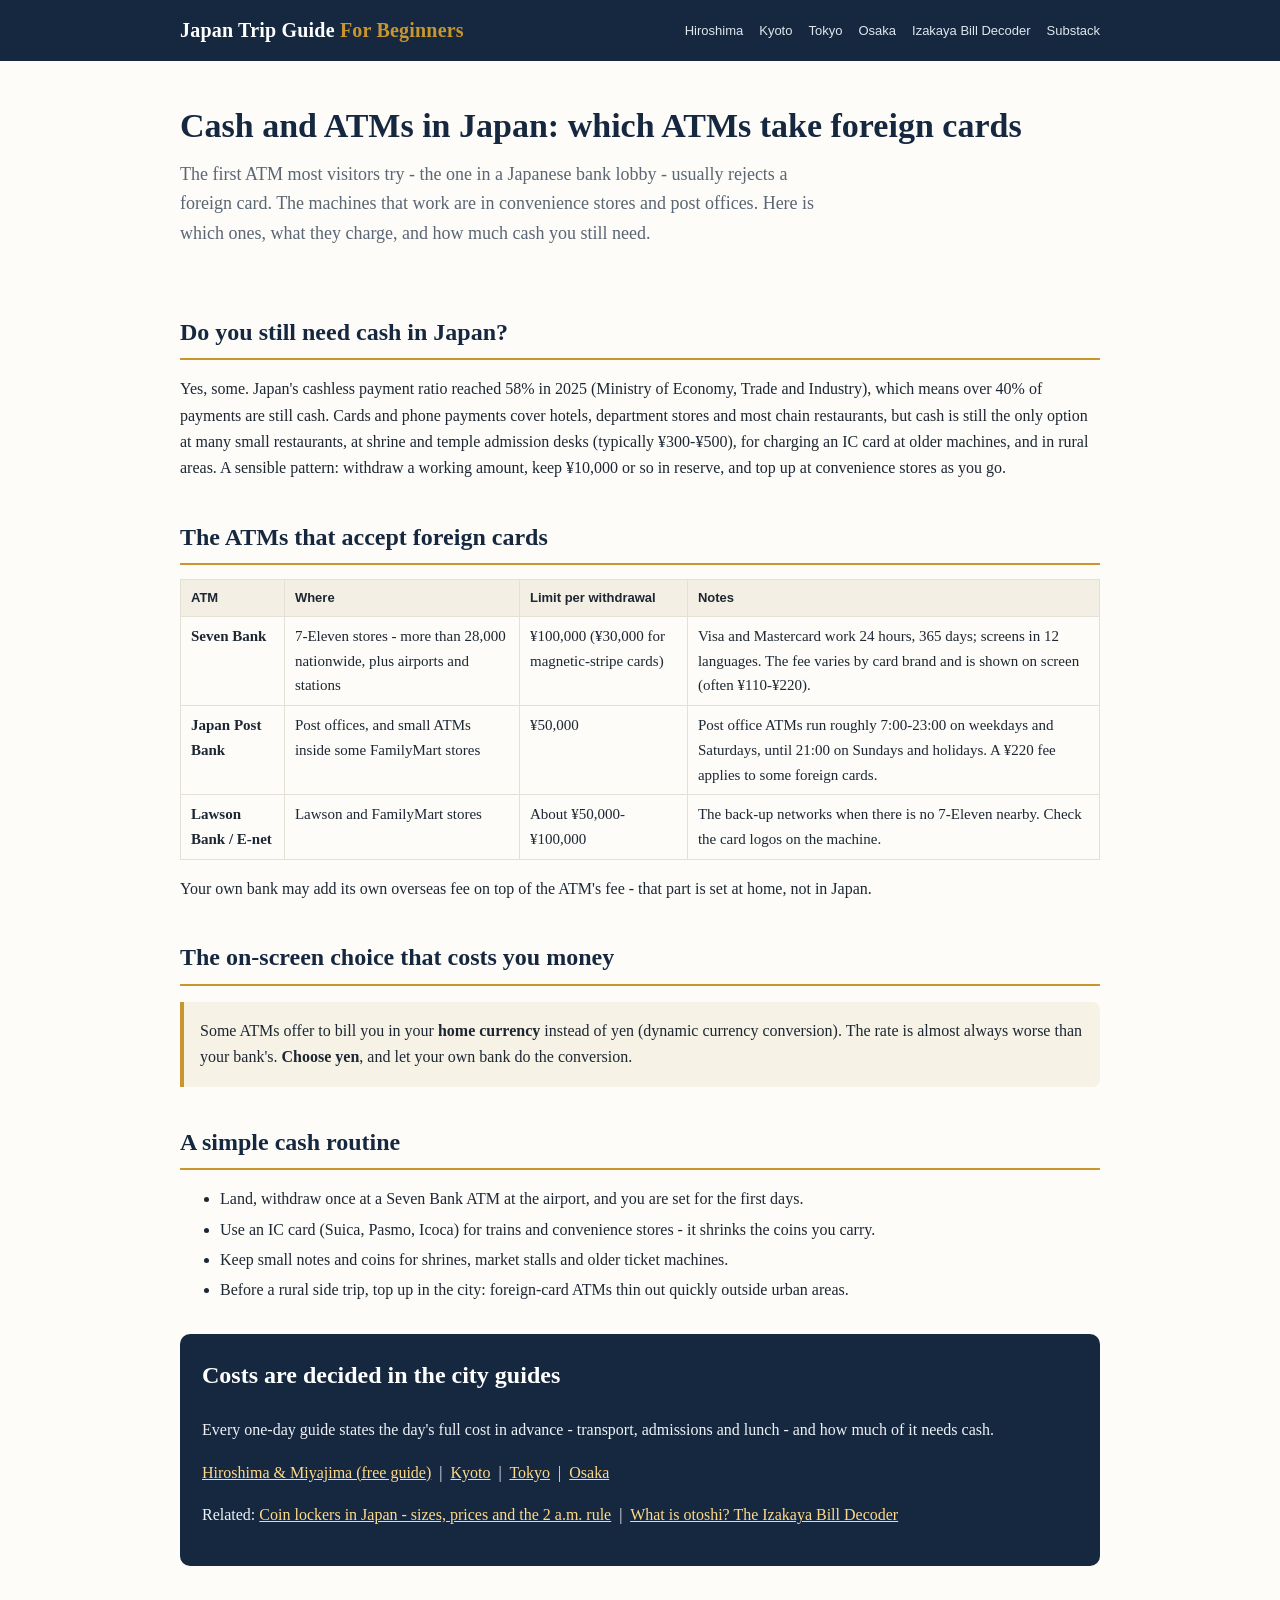
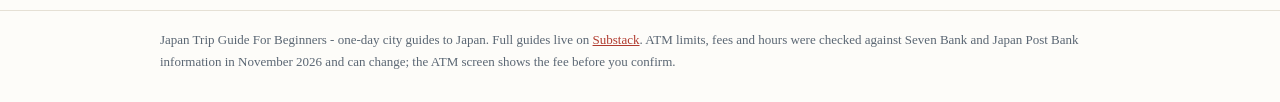
==== cash-and-atms.html @ 444eb5df "Add coin lockers and cash/ATMs know-how pages; link from home; extend sitemap" ====
<!DOCTYPE html>
<html lang="en">
<head>
<meta charset="utf-8">
<meta name="viewport" content="width=device-width, initial-scale=1">
<title>Cash and ATMs in Japan - Which ATMs Take Foreign Cards</title>
<meta name="description" content="Most Japanese bank ATMs reject foreign cards. The ATMs that work are Seven Bank in 7-Eleven, Japan Post Bank and Lawson Bank: limits, fees and hours, plus how much cash you still need in a 58-percent-cashless Japan, and the on-screen choice that costs you money.">
<link rel="canonical" href="https://upt-project.github.io/japan-trip-guide/cash-and-atms.html">
<link rel="icon" type="image/svg+xml" href="favicon.svg">
<link rel="stylesheet" href="styles.css">
<meta property="og:type" content="article">
<meta property="og:title" content="Cash and ATMs in Japan - Which ATMs Take Foreign Cards">
<meta property="og:description" content="The ATMs that accept foreign cards, their limits and fees, and how much cash you still need in Japan.">
<meta property="og:url" content="https://upt-project.github.io/japan-trip-guide/cash-and-atms.html">
</head>
<body>
<header class="site"><div class="wrap">
<a class="brand" href="index.html">Japan Trip Guide <span>For Beginners</span></a>
<nav class="main">
<a href="hiroshima.html">Hiroshima</a>
<a href="kyoto.html">Kyoto</a>
<a href="tokyo.html">Tokyo</a>
<a href="osaka.html">Osaka</a>
<a href="izakaya-bill-decoder.html">Izakaya Bill Decoder</a>
<a href="https://japantripguideforbeginners.substack.com">Substack</a>
</nav>
</div></header>

<div class="wrap">
<section class="hero">
<h1>Cash and ATMs in Japan: which ATMs take foreign cards</h1>
<p class="lede">The first ATM most visitors try - the one in a Japanese bank lobby - usually rejects a foreign card. The machines that work are in convenience stores and post offices. Here is which ones, what they charge, and how much cash you still need.</p>
</section>

<h2>Do you still need cash in Japan?</h2>
<p>Yes, some. Japan's cashless payment ratio reached 58% in 2025 (Ministry of Economy, Trade and Industry), which means over 40% of payments are still cash. Cards and phone payments cover hotels, department stores and most chain restaurants, but cash is still the only option at many small restaurants, at shrine and temple admission desks (typically &yen;300-&yen;500), for charging an IC card at older machines, and in rural areas. A sensible pattern: withdraw a working amount, keep &yen;10,000 or so in reserve, and top up at convenience stores as you go.</p>

<h2>The ATMs that accept foreign cards</h2>
<table class="plan">
<tr><th>ATM</th><th>Where</th><th>Limit per withdrawal</th><th>Notes</th></tr>
<tr><td><strong>Seven Bank</strong></td><td>7-Eleven stores - more than 28,000 nationwide, plus airports and stations</td><td>&yen;100,000 (&yen;30,000 for magnetic-stripe cards)</td><td>Visa and Mastercard work 24 hours, 365 days; screens in 12 languages. The fee varies by card brand and is shown on screen (often &yen;110-&yen;220).</td></tr>
<tr><td><strong>Japan Post Bank</strong></td><td>Post offices, and small ATMs inside some FamilyMart stores</td><td>&yen;50,000</td><td>Post office ATMs run roughly 7:00-23:00 on weekdays and Saturdays, until 21:00 on Sundays and holidays. A &yen;220 fee applies to some foreign cards.</td></tr>
<tr><td><strong>Lawson Bank / E-net</strong></td><td>Lawson and FamilyMart stores</td><td>About &yen;50,000-&yen;100,000</td><td>The back-up networks when there is no 7-Eleven nearby. Check the card logos on the machine.</td></tr>
</table>
<p>Your own bank may add its own overseas fee on top of the ATM's fee - that part is set at home, not in Japan.</p>

<h2>The on-screen choice that costs you money</h2>
<div class="callout">
<p>Some ATMs offer to bill you in your <strong>home currency</strong> instead of yen (dynamic currency conversion). The rate is almost always worse than your bank's. <strong>Choose yen</strong>, and let your own bank do the conversion.</p>
</div>

<h2>A simple cash routine</h2>
<ul class="tight">
<li>Land, withdraw once at a Seven Bank ATM at the airport, and you are set for the first days.</li>
<li>Use an IC card (Suica, Pasmo, Icoca) for trains and convenience stores - it shrinks the coins you carry.</li>
<li>Keep small notes and coins for shrines, market stalls and older ticket machines.</li>
<li>Before a rural side trip, top up in the city: foreign-card ATMs thin out quickly outside urban areas.</li>
</ul>

<div class="cta">
<h2>Costs are decided in the city guides</h2>
<p>Every one-day guide states the day's full cost in advance - transport, admissions and lunch - and how much of it needs cash.</p>
<p><a href="hiroshima.html">Hiroshima &amp; Miyajima (free guide)</a> &nbsp;|&nbsp; <a href="kyoto.html">Kyoto</a> &nbsp;|&nbsp; <a href="tokyo.html">Tokyo</a> &nbsp;|&nbsp; <a href="osaka.html">Osaka</a></p>
<p>Related: <a href="coin-lockers.html">Coin lockers in Japan - sizes, prices and the 2 a.m. rule</a> &nbsp;|&nbsp; <a href="izakaya-bill-decoder.html">What is otoshi? The Izakaya Bill Decoder</a></p>
</div>
</div>

<footer class="site"><div class="wrap">
Japan Trip Guide For Beginners - one-day city guides to Japan. Full guides live on <a href="https://japantripguideforbeginners.substack.com">Substack</a>. ATM limits, fees and hours were checked against Seven Bank and Japan Post Bank information in November 2026 and can change; the ATM screen shows the fee before you confirm.
</div></footer>
</body>
</html>
---- styles.css ----
:root{
  --navy:#16283f; --vermillion:#b03a2e; --ink:#1d2733; --muted:#5a6673;
  --bg:#fdfcf9; --card:#ffffff; --line:#e5e0d5; --gold:#c9962e;
}
*{box-sizing:border-box}
body{margin:0;font-family:Georgia,'Times New Roman',serif;background:var(--bg);color:var(--ink);line-height:1.65}
a{color:var(--vermillion)}
header.site{background:var(--navy);color:#fff;padding:14px 20px}
header.site .wrap{max-width:960px;margin:0 auto;display:flex;flex-wrap:wrap;align-items:center;gap:10px 22px}
.brand{font-size:20px;font-weight:bold;color:#fff;text-decoration:none;letter-spacing:.2px}
.brand span{color:var(--gold)}
nav.main{margin-left:auto;display:flex;flex-wrap:wrap;gap:4px 16px;font-family:Verdana,Geneva,sans-serif;font-size:13px}
nav.main a{color:#dfe6ee;text-decoration:none}
nav.main a:hover{color:#fff;text-decoration:underline}
.wrap{max-width:960px;margin:0 auto;padding:0 20px}
.hero{padding:44px 0 8px;text-align:left}
.hero h1{font-size:34px;line-height:1.25;margin:0 0 12px;color:var(--navy)}
.hero p.lede{font-size:18px;color:var(--muted);margin:0 0 20px;max-width:640px}
.btn{display:inline-block;background:var(--vermillion);color:#fff;text-decoration:none;padding:11px 22px;border-radius:6px;font-family:Verdana,Geneva,sans-serif;font-size:14px;margin:0 10px 10px 0}
.btn.secondary{background:#fff;color:var(--navy);border:2px solid var(--navy)}
.btn:hover{opacity:.92}
h2{color:var(--navy);font-size:24px;margin:36px 0 10px;border-bottom:2px solid var(--gold);padding-bottom:6px}
h3{color:var(--navy);font-size:19px;margin:22px 0 6px}
.cards{display:grid;grid-template-columns:repeat(auto-fit,minmax(260px,1fr));gap:16px;margin:18px 0}
.card{background:var(--card);border:1px solid var(--line);border-radius:10px;padding:18px}
.card h3{margin-top:0}
.card p{margin:6px 0;font-size:15px}
.tag{display:inline-block;background:var(--navy);color:#fff;font-family:Verdana,Geneva,sans-serif;font-size:11px;padding:2px 9px;border-radius:10px;margin-bottom:8px}
.tag.free{background:#2e7d4f}
.tag.soon{background:var(--gold);color:#231a00}
table.plan{border-collapse:collapse;width:100%;margin:14px 0;font-size:15px}
table.plan th,table.plan td{border:1px solid var(--line);padding:7px 10px;text-align:left;vertical-align:top}
table.plan th{background:#f3efe4;font-family:Verdana,Geneva,sans-serif;font-size:13px}
.callout{background:#f7f2e6;border-left:4px solid var(--gold);padding:12px 16px;margin:16px 0;border-radius:0 8px 8px 0}
.callout p{margin:4px 0}
.cta{background:var(--navy);color:#eef2f6;border-radius:10px;padding:22px;margin:30px 0}
.cta h2{color:#fff;border:none;margin-top:0}
.cta a{color:#ffd98a}
.small{font-size:13px;color:var(--muted)}
footer.site{border-top:1px solid var(--line);margin-top:44px;padding:18px 20px 30px;font-size:13px;color:var(--muted)}
footer.site .wrap{padding:0}
ul.tight li{margin:4px 0}
.price{font-size:20px;color:var(--navy);font-weight:bold}
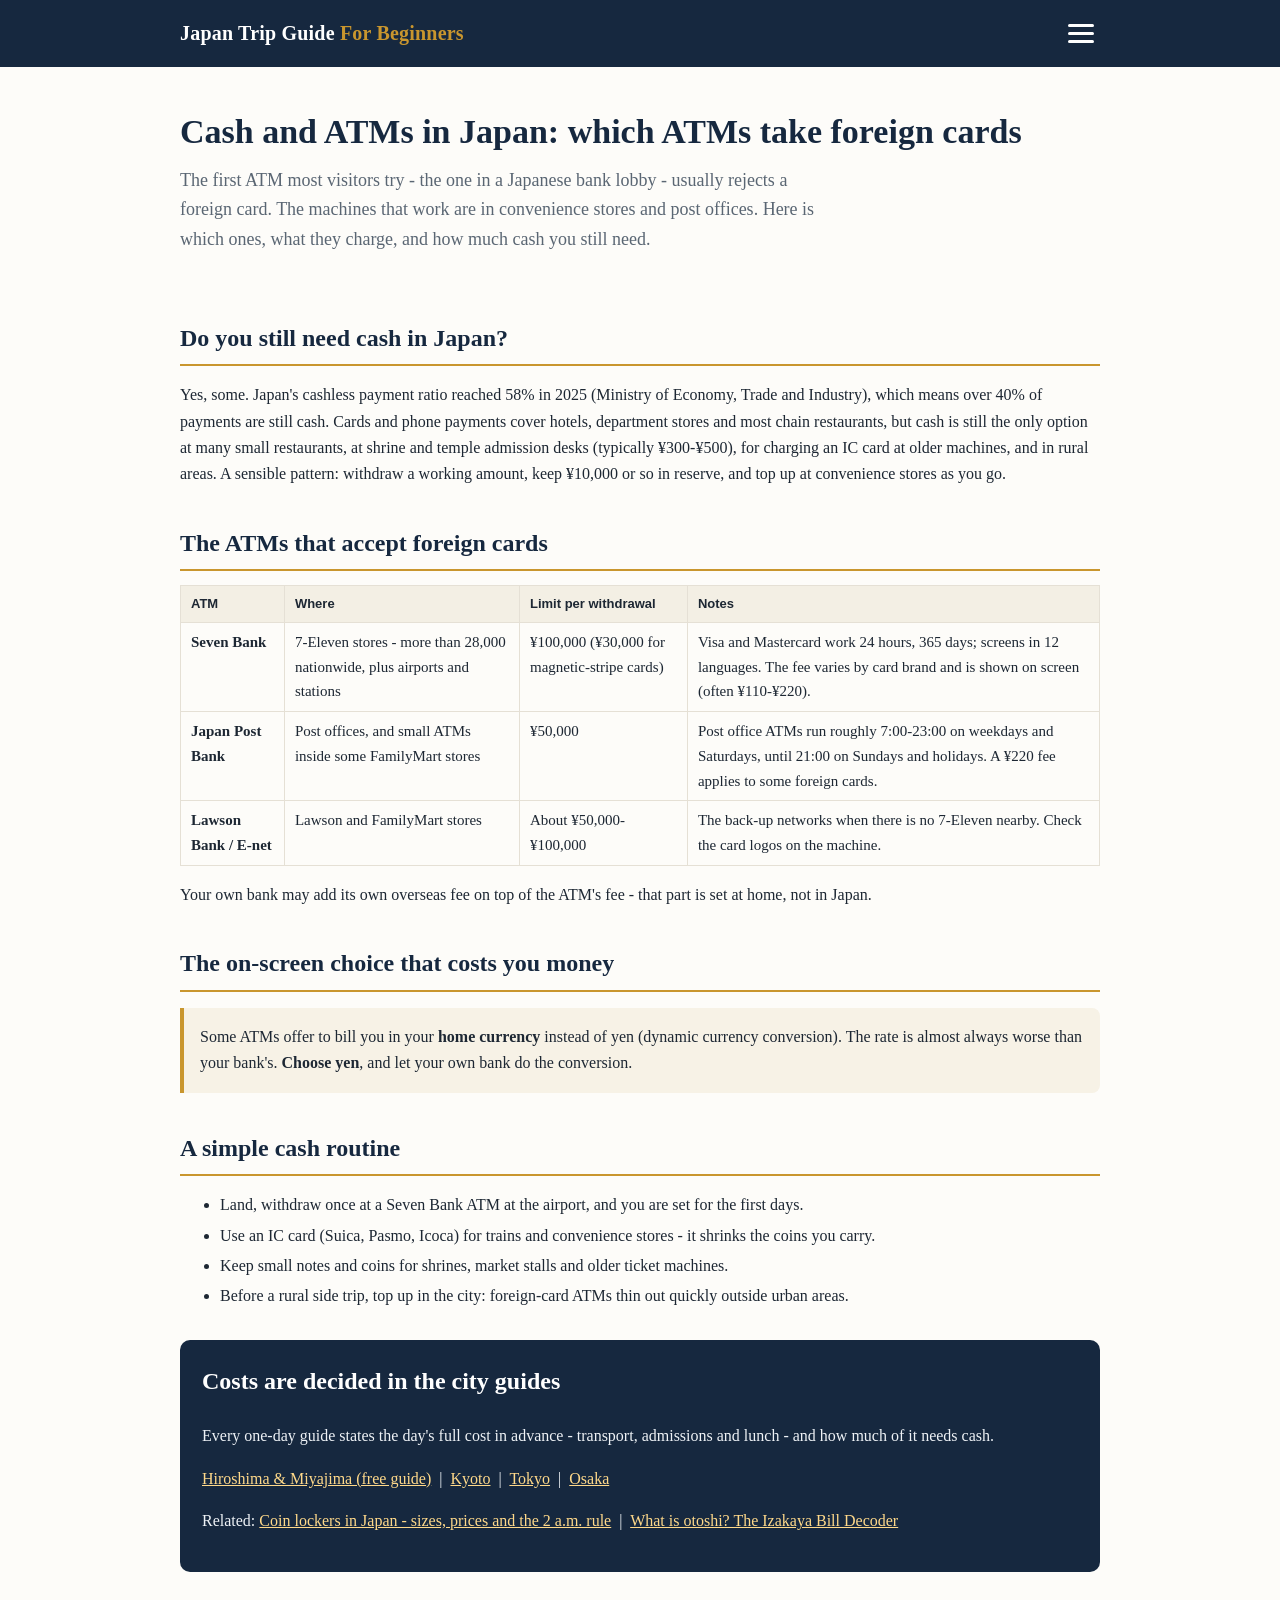
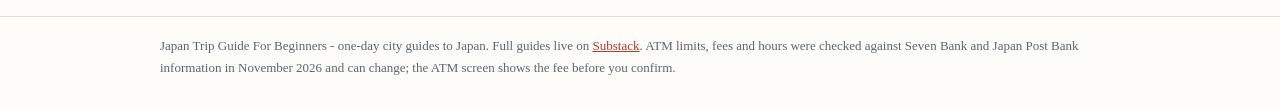
==== commit 7d43c1c8: "Add hamburger menu grouped by city guides and Japan know-how; group top page sections" ====
--- a/cash-and-atms.html
+++ b/cash-and-atms.html
@@ -16,13 +16,25 @@
 <body>
 <header class="site"><div class="wrap">
 <a class="brand" href="index.html">Japan Trip Guide <span>For Beginners</span></a>
+<input class="nav-toggle" type="checkbox" id="nav-toggle">
+<label class="nav-btn" for="nav-toggle" aria-label="Open menu"><span></span><span></span><span></span></label>
 <nav class="main">
-<a href="hiroshima.html">Hiroshima</a>
+<div class="nav-group">
+<p class="nav-head">City guides</p>
+<a href="hiroshima.html">Hiroshima &amp; Miyajima</a>
 <a href="kyoto.html">Kyoto</a>
 <a href="tokyo.html">Tokyo</a>
 <a href="osaka.html">Osaka</a>
+</div>
+<div class="nav-group">
+<p class="nav-head">Japan know-how</p>
 <a href="izakaya-bill-decoder.html">Izakaya Bill Decoder</a>
-<a href="https://japantripguideforbeginners.substack.com">Substack</a>
+<a href="coin-lockers.html">Coin Lockers</a>
+<a href="cash-and-atms.html">Cash and ATMs</a>
+<a href="train-stations.html">Train Stations</a>
+<a href="ordering-food.html">Ordering Food</a>
+</div>
+<a class="nav-sub" href="https://japantripguideforbeginners.substack.com">Substack - subscribe</a>
 </nav>
 </div></header>
 
--- a/styles.css
+++ b/styles.css
@@ -9,9 +9,16 @@
 header.site .wrap{max-width:960px;margin:0 auto;display:flex;flex-wrap:wrap;align-items:center;gap:10px 22px}
 .brand{font-size:20px;font-weight:bold;color:#fff;text-decoration:none;letter-spacing:.2px}
 .brand span{color:var(--gold)}
-nav.main{margin-left:auto;display:flex;flex-wrap:wrap;gap:4px 16px;font-family:Verdana,Geneva,sans-serif;font-size:13px}
+.nav-toggle{position:absolute;opacity:0;pointer-events:none}
+.nav-btn{margin-left:auto;display:flex;flex-direction:column;justify-content:center;gap:5px;cursor:pointer;padding:10px 6px}
+.nav-btn span{display:block;width:26px;height:3px;background:#fff;border-radius:2px}
+nav.main{display:none;flex-basis:100%;flex-wrap:wrap;gap:14px 44px;font-family:Verdana,Geneva,sans-serif;font-size:14px;border-top:1px solid rgba(255,255,255,.25);padding:12px 0 4px;margin-top:4px}
+.nav-toggle:checked~nav.main{display:flex}
+.nav-group{display:flex;flex-direction:column;gap:7px;min-width:170px}
+.nav-head{margin:0 0 3px;font-size:11px;letter-spacing:1.6px;text-transform:uppercase;color:var(--gold)}
 nav.main a{color:#dfe6ee;text-decoration:none}
 nav.main a:hover{color:#fff;text-decoration:underline}
+.nav-sub{flex-basis:100%;border-top:1px solid rgba(255,255,255,.25);padding-top:10px}
 .wrap{max-width:960px;margin:0 auto;padding:0 20px}
 .hero{padding:44px 0 8px;text-align:left}
 .hero h1{font-size:34px;line-height:1.25;margin:0 0 12px;color:var(--navy)}
